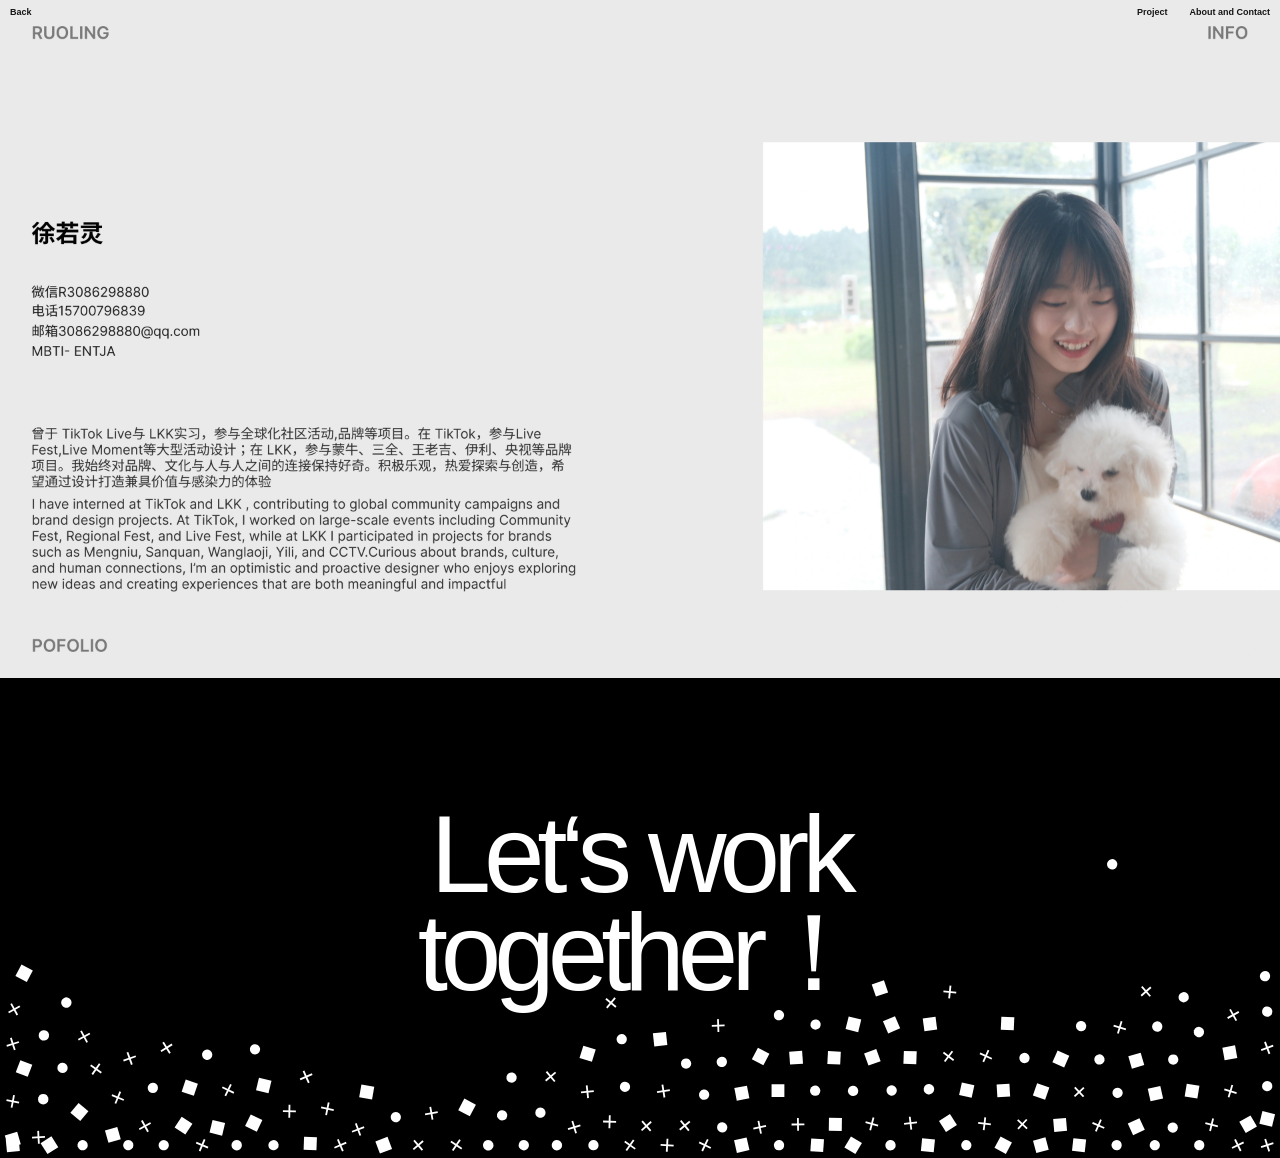
==== about.html @ 4edb28c4 "Refine contact heading alignment" ====
<!doctype html>
<html lang="zh-CN">
  <head>
    <meta charset="UTF-8" />
    <meta name="viewport" content="width=device-width, initial-scale=1.0" />
    <title>About & Contact / Ruoling</title>
    <meta
      name="description"
      content="About Ruoling, a visual designer working across brand, campaign, illustration, 3D and AIGC."
    />
    <link rel="stylesheet" href="./about.css?v=9" />
    <link rel="stylesheet" href="./global-nav.css?v=2" />
  </head>
  <body>
    <header class="global-nav" aria-label="Primary navigation">
      <a href="./index.html">Back</a>
      <nav class="global-nav__right">
        <a href="./index.html#project">Project</a>
        <a aria-current="page" href="./about.html">About and Contact</a>
      </nav>
    </header>

    <main class="about-image-page">
      <img
        src="./assets/about/about-contact.webp?v=1"
        alt="徐若灵 About and Contact information"
        width="3840"
        height="2034"
        decoding="sync"
        fetchpriority="high"
      />
    </main>

    <section class="contact-playground" id="contact-playground" aria-label="Interactive contact field">
      <div class="contact-playground__stage">
        <canvas class="contact-playground__canvas" aria-hidden="true"></canvas>
        <div class="contact-playground__copy">
          <h2>Let‘s work <br />together！</h2>
        </div>
      </div>
    </section>

    <script src="./about-interaction.js?v=4"></script>
  </body>
</html>
---- about.css ----
* {
  box-sizing: border-box;
}

html,
body {
  min-height: 100%;
  margin: 0;
  background: #e9e9e9;
}

body {
  overflow-x: hidden;
}

.about-image-page {
  width: 100%;
  margin: 0;
  padding: 0;
}

.about-image-page img {
  display: block;
  width: 100%;
  height: auto;
  max-width: none;
}

.contact-playground {
  position: relative;
  width: 100%;
  height: auto;
  aspect-ratio: 16 / 6;
  background: #000;
  color: #fff;
  cursor: default;
}

.contact-playground__stage {
  position: relative;
  width: 100%;
  height: 100%;
  overflow: hidden;
  isolation: isolate;
  background: #000;
}

.contact-playground__canvas {
  position: absolute;
  inset: 0;
  z-index: 2;
  width: 100%;
  height: 100%;
  touch-action: pan-y;
}

.contact-playground__copy {
  position: absolute;
  z-index: 1;
  left: 50%;
  top: 47%;
  width: 100%;
  transform: translate(-50%, -50%);
  text-align: center;
  pointer-events: none;
}

.contact-playground__copy p {
  margin: 0;
  overflow: hidden;
  font: 400 clamp(14px, 1vw, 32px) / 1.4 "Helvetica Neue", Arial, sans-serif;
  letter-spacing: 0;
}

.contact-playground__copy h2 {
  position: relative;
  width: fit-content;
  margin: 0 auto;
  font: 400 8.5vw / 0.9 "Helvetica Neue", Arial, sans-serif;
  letter-spacing: -0.065em;
  text-align: center;
}

.contact-playground__crosses {
  --cross-size: clamp(12px, 1.25vw, 24px);
  position: absolute;
  left: 20vw;
  top: 0;
  width: 60vw;
  height: calc(100% + 10vh);
}

.contact-playground__crosses i {
  position: absolute;
  width: var(--cross-size);
  height: var(--cross-size);
}

.contact-playground__crosses i::before,
.contact-playground__crosses i::after {
  position: absolute;
  left: 0;
  top: calc(50% - var(--cross-size) * 0.0625);
  width: 100%;
  height: calc(var(--cross-size) * 0.125);
  content: "";
  background: #fff;
}

.contact-playground__crosses i::after {
  transform: rotate(90deg);
}

.contact-playground__crosses i:nth-child(1) {
  left: 0;
  top: 0;
}

.contact-playground__crosses i:nth-child(2) {
  right: 0;
  top: 0;
}

.contact-playground__crosses i:nth-child(3) {
  left: 0;
  bottom: 0;
}

.contact-playground__crosses i:nth-child(4) {
  left: calc(50% - 0.5rem);
  bottom: 0;
}

.contact-playground__crosses i:nth-child(5) {
  right: 0;
  bottom: 0;
}

.contact-playground__line {
  position: absolute;
  display: block;
  height: 0.07em;
  background: #fff;
  transform-origin: left;
}

.contact-playground__line--top {
  left: 0.05em;
  top: 0.85em;
  width: calc(100% - 0.05em);
}

.contact-playground__line--left {
  left: 0.25em;
  bottom: 0.1em;
  width: 0.82em;
}

.contact-playground__line--right {
  left: 1.78em;
  bottom: 0.1em;
  width: 2.45em;
}

.contact-playground__hint {
  position: absolute;
  z-index: 3;
  left: 50%;
  bottom: max(
    calc(var(--contact-vh, 1vh) * 7),
    calc(env(safe-area-inset-bottom, 0px) + 16px)
  );
  display: flex;
  align-items: center;
  justify-content: center;
  gap: 1em;
  width: 15em;
  height: 3.375em;
  border: 0;
  border-radius: 999px;
  background: #fff;
  color: #111;
  transform: translateX(-50%);
  box-shadow: 0 6px 10px rgba(0, 0, 0, 0.04), 0 2px 4px rgba(0, 0, 0, 0.04);
  font: 400 clamp(10.5px, 0.75vw, 14px) / 1.5 "Helvetica Neue", Arial, sans-serif;
  white-space: nowrap;
  pointer-events: none;
}

.contact-playground__arrow {
  display: block;
  font-size: 1.25em;
  animation: contact-arrow 3s cubic-bezier(0.1, 0, 0.1, 1) infinite;
}

@keyframes contact-arrow {
  0%,
  18%,
  100% {
    transform: translateY(0);
  }
  45% {
    transform: translateY(0.35em);
  }
}

@media (max-width: 700px) {
  .contact-playground__copy {
    top: 47%;
  }

  .contact-playground__copy p {
    width: 55%;
    margin: 0 auto;
    font-size: 1.05rem;
  }

  .contact-playground__copy h2 {
    width: 100%;
    font-size: min(10.2vw, 60px);
    line-height: 0.9;
  }

  .contact-playground__crosses {
    left: 16px;
    width: calc(100% - 32px);
  }

  .contact-playground__line--top {
    left: 0.35em;
    width: calc(100% - 0.65em);
  }

  .contact-playground__line--left {
    left: 0.55em;
  }

  .contact-playground__line--right {
    left: 2.1em;
  }
}

@media (prefers-reduced-motion: reduce) {
  .contact-playground__arrow {
    animation: none;
  }
}
---- global-nav.css ----
header.global-nav {
  position: fixed;
  inset: 8px 0 auto;
  z-index: 5000;
  display: flex;
  width: auto;
  height: auto;
  padding: 0 10px;
  align-items: flex-start;
  justify-content: space-between;
  gap: 0;
  border: 0;
  border-radius: 0;
  background: transparent;
  color: #fff;
  font-family: Arial, Helvetica, sans-serif;
  font-size: 9px;
  font-weight: 600;
  line-height: 1;
  letter-spacing: 0;
  text-transform: none;
  mix-blend-mode: difference;
  backdrop-filter: none;
  transform: none;
  pointer-events: none;
}

header.global-nav nav,
header.global-nav .global-nav__right {
  display: flex;
  gap: 22px;
}

header.global-nav a,
header.global-nav button {
  position: relative;
  width: auto;
  margin: 0;
  padding: 0;
  border: 0;
  background: transparent;
  color: inherit;
  font: inherit;
  font-size: 9px;
  font-weight: 600;
  line-height: 1;
  letter-spacing: 0;
  text-decoration: none;
  text-transform: none;
  cursor: pointer;
  pointer-events: auto;
  transition: opacity 160ms ease;
}

header.global-nav a:hover,
header.global-nav button:hover,
header.global-nav a:focus-visible,
header.global-nav button:focus-visible {
  color: inherit;
  opacity: 0.5;
  outline: none;
}

@media (max-width: 720px) {
  header.global-nav {
    inset: 7px 0 auto;
    padding-inline: 8px;
  }

  header.global-nav nav,
  header.global-nav .global-nav__right {
    gap: 14px;
  }

  header.global-nav a,
  header.global-nav button {
    font-size: 8px;
  }
}
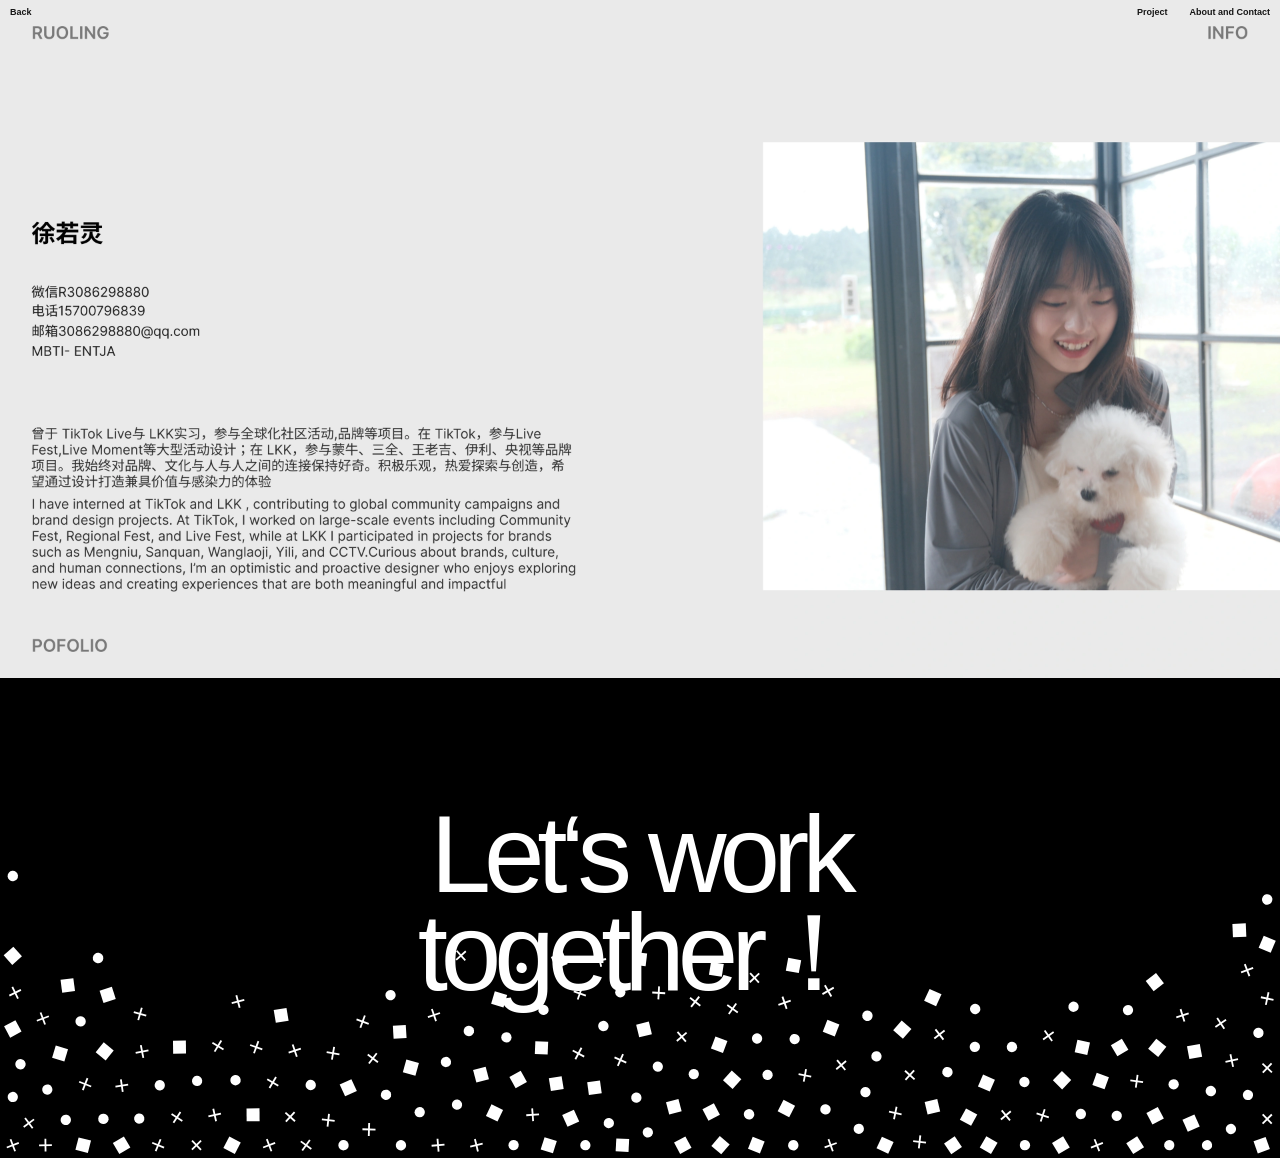
==== commit 06e6442f: "Add splash motion to contact particles" ====
--- a/about.html
+++ b/about.html
@@ -40,6 +40,6 @@
       </div>
     </section>
 
-    <script src="./about-interaction.js?v=4"></script>
+    <script src="./about-interaction.js?v=6"></script>
   </body>
 </html>
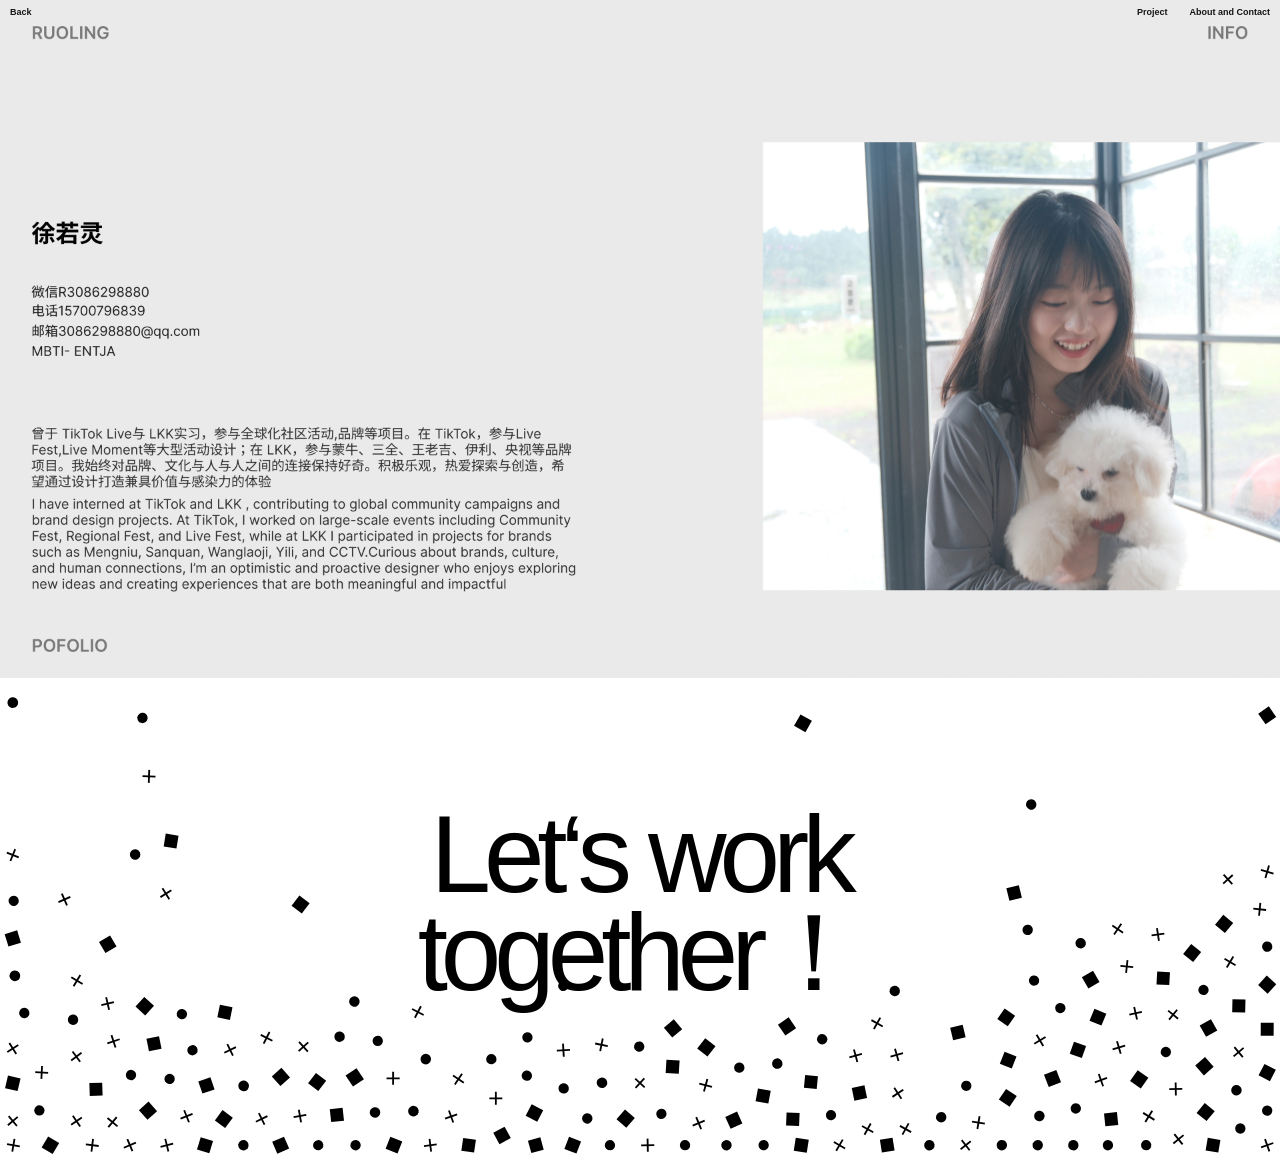
==== commit a7958ce7: "Invert contact interaction colors" ====
--- a/about.html
+++ b/about.html
@@ -8,7 +8,7 @@
       name="description"
       content="About Ruoling, a visual designer working across brand, campaign, illustration, 3D and AIGC."
     />
-    <link rel="stylesheet" href="./about.css?v=9" />
+    <link rel="stylesheet" href="./about.css?v=10" />
     <link rel="stylesheet" href="./global-nav.css?v=2" />
   </head>
   <body>
@@ -40,6 +40,6 @@
       </div>
     </section>
 
-    <script src="./about-interaction.js?v=6"></script>
+    <script src="./about-interaction.js?v=7"></script>
   </body>
 </html>
--- a/about.css
+++ b/about.css
@@ -31,8 +31,8 @@
   width: 100%;
   height: auto;
   aspect-ratio: 16 / 6;
-  background: #000;
-  color: #fff;
+  background: #fff;
+  color: #000;
   cursor: default;
 }
 
@@ -42,7 +42,7 @@
   height: 100%;
   overflow: hidden;
   isolation: isolate;
-  background: #000;
+  background: #fff;
 }
 
 .contact-playground__canvas {
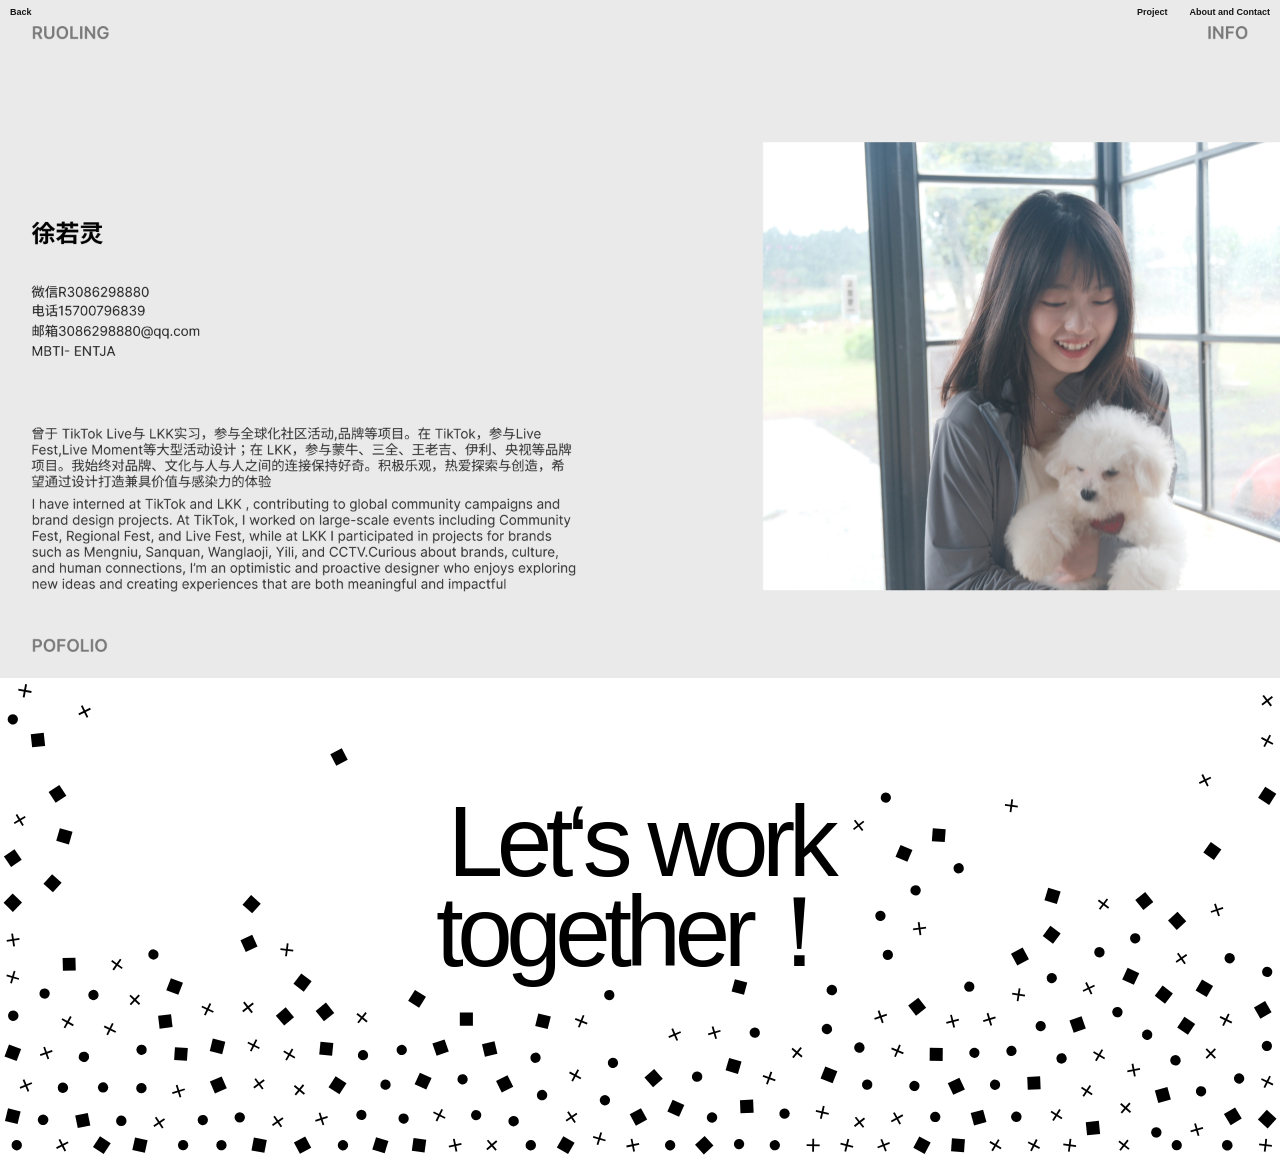
==== commit c751cd40: "Strengthen particle wave interaction" ====
--- a/about.html
+++ b/about.html
@@ -8,7 +8,7 @@
       name="description"
       content="About Ruoling, a visual designer working across brand, campaign, illustration, 3D and AIGC."
     />
-    <link rel="stylesheet" href="./about.css?v=10" />
+    <link rel="stylesheet" href="./about.css?v=11" />
     <link rel="stylesheet" href="./global-nav.css?v=2" />
   </head>
   <body>
@@ -40,6 +40,6 @@
       </div>
     </section>
 
-    <script src="./about-interaction.js?v=7"></script>
+    <script src="./about-interaction.js?v=8"></script>
   </body>
 </html>
--- a/about.css
+++ b/about.css
@@ -58,7 +58,7 @@
   position: absolute;
   z-index: 1;
   left: 50%;
-  top: 47%;
+  top: 43.5%;
   width: 100%;
   transform: translate(-50%, -50%);
   text-align: center;
@@ -76,7 +76,7 @@
   position: relative;
   width: fit-content;
   margin: 0 auto;
-  font: 400 8.5vw / 0.9 "Helvetica Neue", Arial, sans-serif;
+  font: 400 7.8vw / 0.9 "Helvetica Neue", Arial, sans-serif;
   letter-spacing: -0.065em;
   text-align: center;
 }
@@ -206,7 +206,7 @@
 
 @media (max-width: 700px) {
   .contact-playground__copy {
-    top: 47%;
+    top: 43.5%;
   }
 
   .contact-playground__copy p {
@@ -217,7 +217,7 @@
 
   .contact-playground__copy h2 {
     width: 100%;
-    font-size: min(10.2vw, 60px);
+    font-size: min(9.2vw, 54px);
     line-height: 0.9;
   }
 
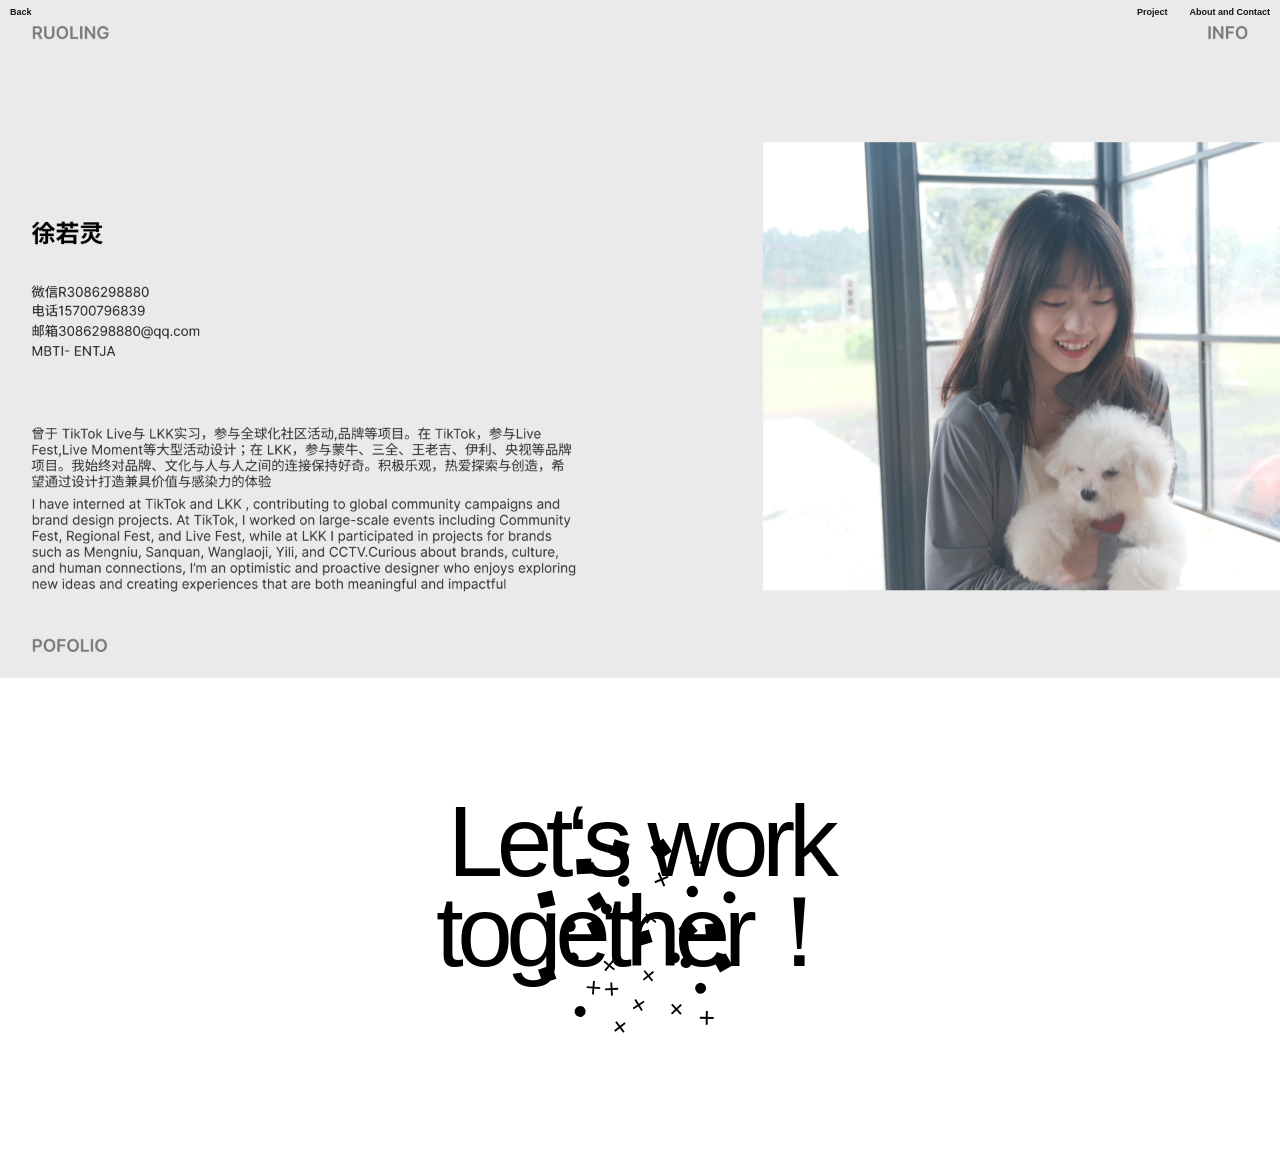
==== commit ad39c685: "Improve portfolio runtime and media performance" ====
--- a/about.html
+++ b/about.html
@@ -40,6 +40,6 @@
       </div>
     </section>
 
-    <script src="./about-interaction.js?v=8"></script>
+    <script src="./about-interaction.js?v=9"></script>
   </body>
 </html>
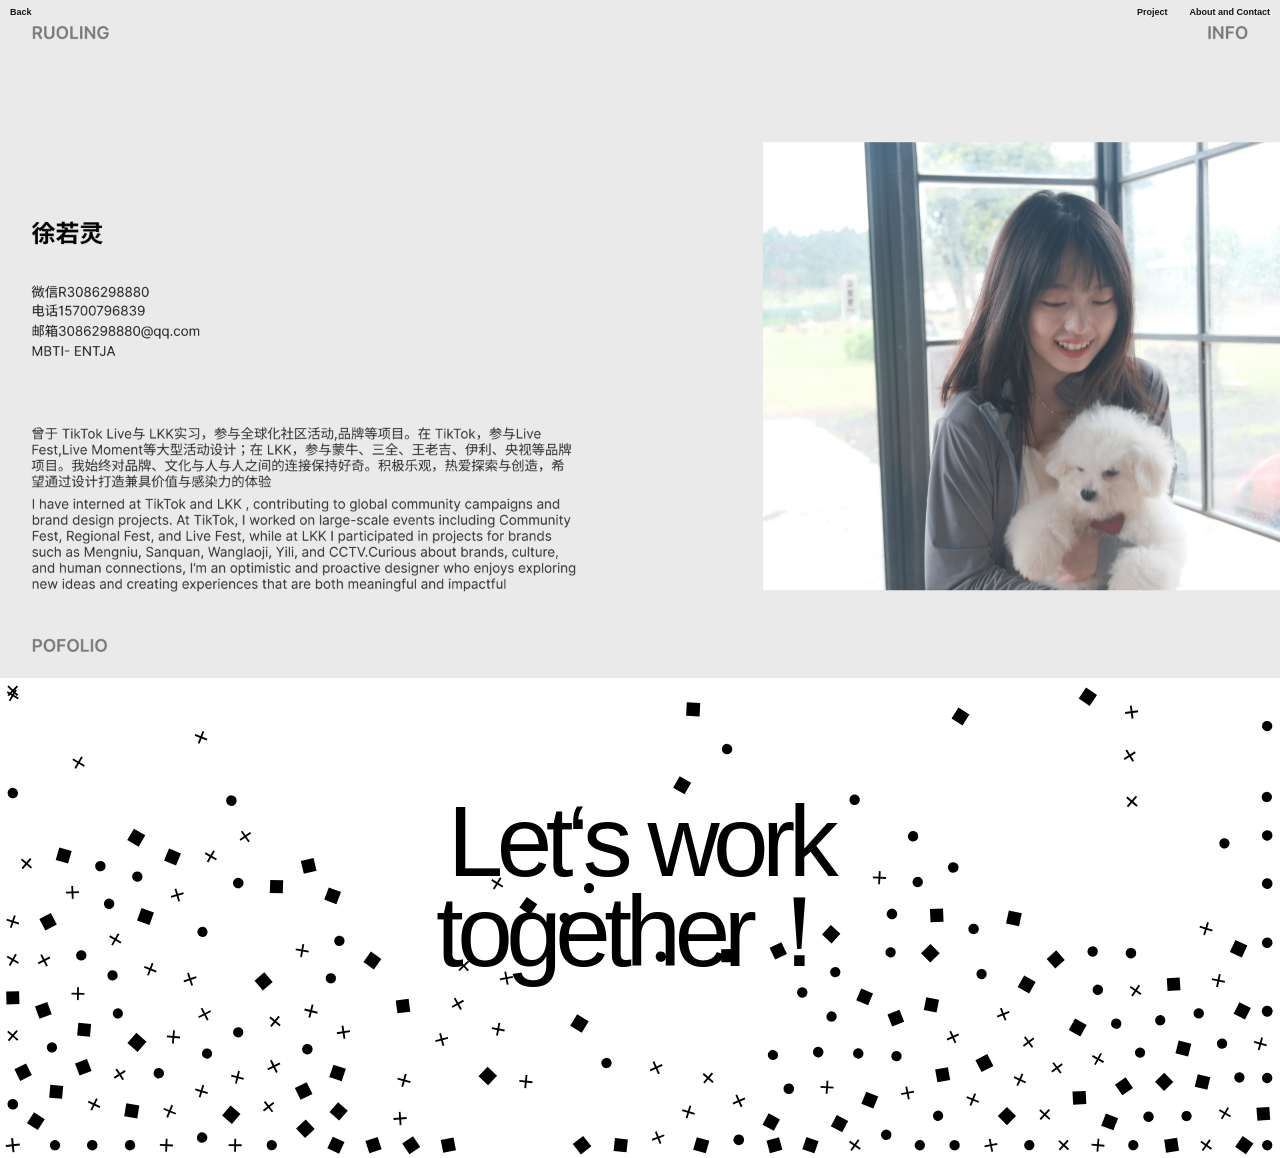
==== commit cd7f4f58: "Personalize portfolio browser tabs with portrait and playful title" ====
--- a/about.html
+++ b/about.html
@@ -4,6 +4,8 @@
     <meta charset="UTF-8" />
     <meta name="viewport" content="width=device-width, initial-scale=1.0" />
     <title>About & Contact / Ruoling</title>
+    <link rel="icon" type="image/webp" href="./assets/about/portrait.webp?v=1" />
+    <script src="./tab-title.js?v=1" defer></script>
     <meta
       name="description"
       content="About Ruoling, a visual designer working across brand, campaign, illustration, 3D and AIGC."
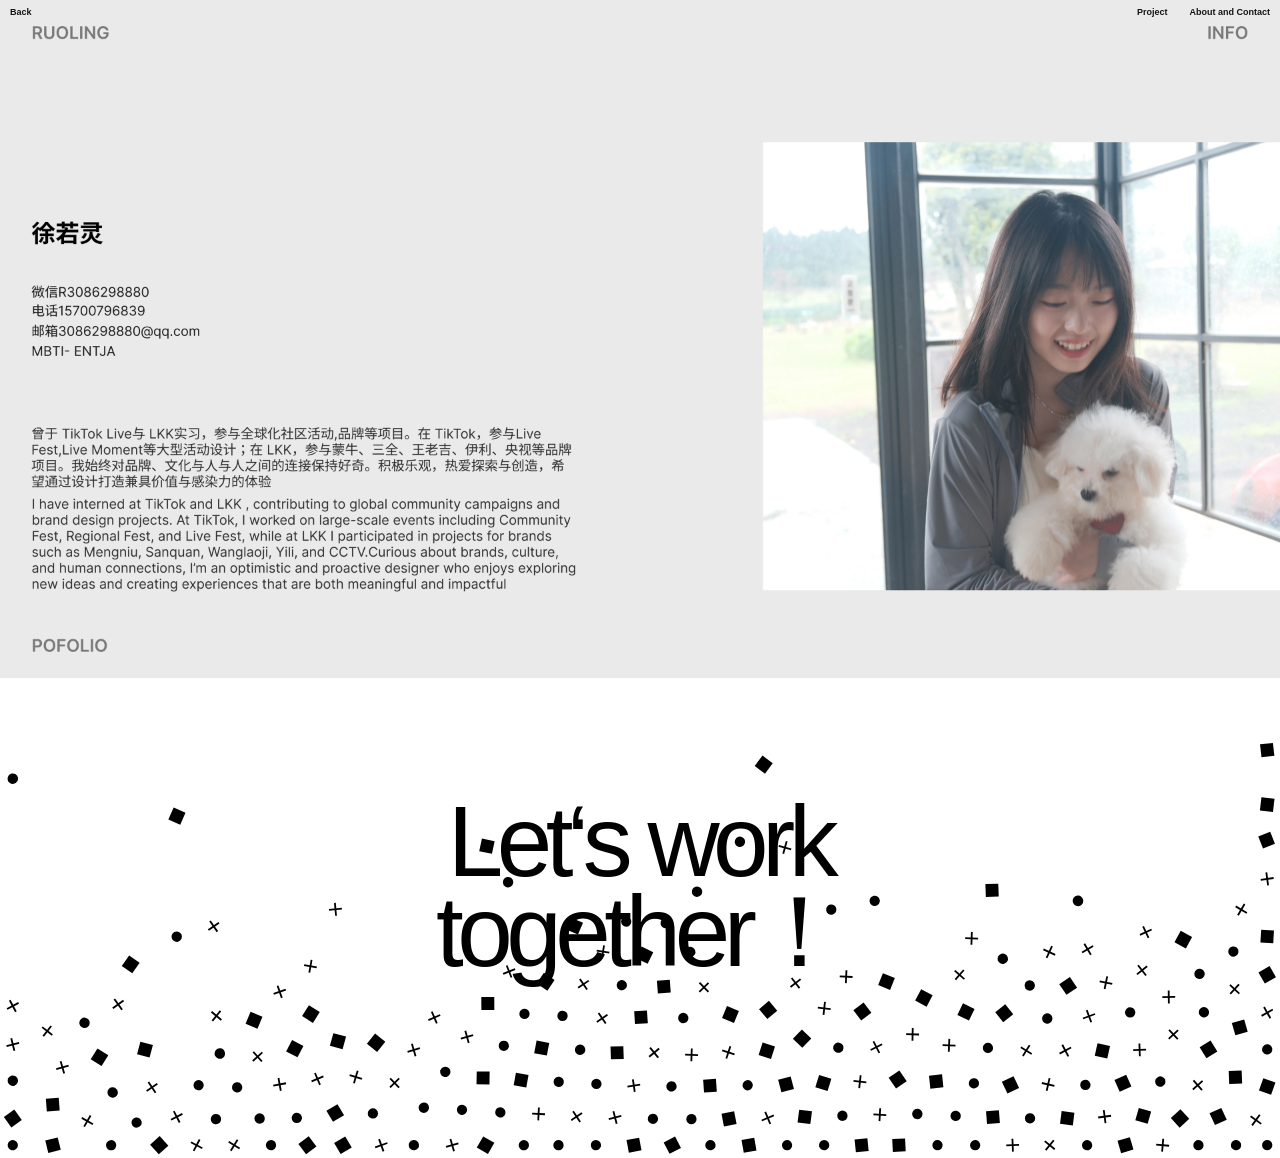
==== commit bfd9d4a1: "Use fixed Your Favorite Designer title and cat tab icon" ====
--- a/about.html
+++ b/about.html
@@ -3,9 +3,8 @@
   <head>
     <meta charset="UTF-8" />
     <meta name="viewport" content="width=device-width, initial-scale=1.0" />
-    <title>About & Contact / Ruoling</title>
-    <link rel="icon" type="image/webp" href="./assets/about/portrait.webp?v=1" />
-    <script src="./tab-title.js?v=1" defer></script>
+    <title>Your Favorite Designer</title>
+    <link rel="icon" type="image/svg+xml" href="./cat-tab.svg?v=1" />
     <meta
       name="description"
       content="About Ruoling, a visual designer working across brand, campaign, illustration, 3D and AIGC."
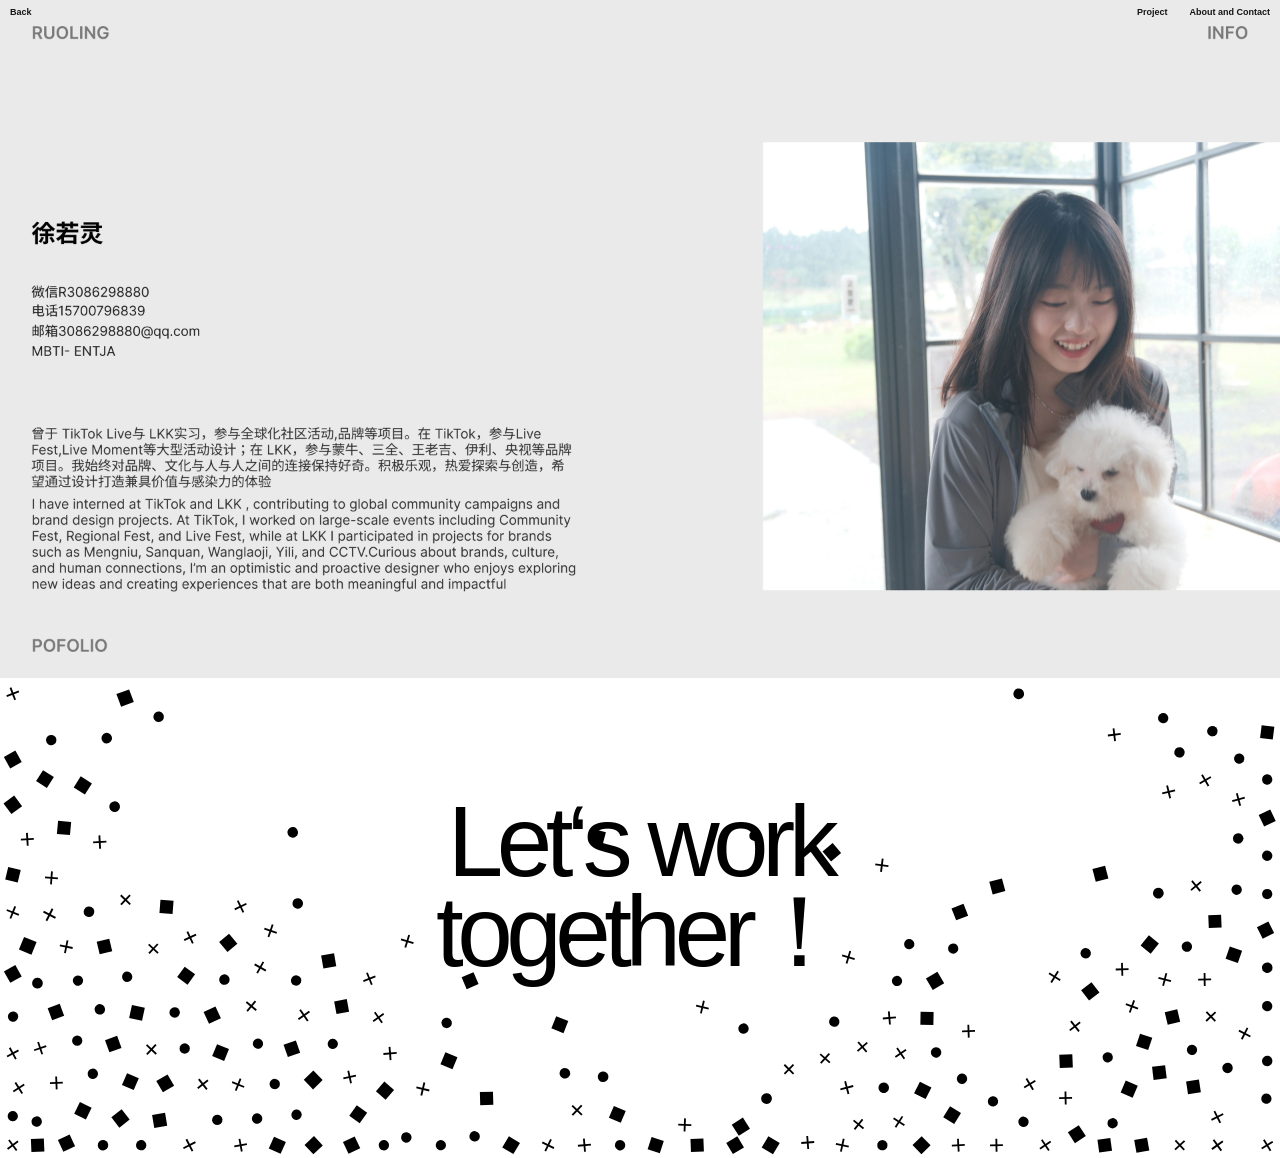
==== commit 8fd2d81e: "Add real cat favicon and interactive homepage cat" ====
--- a/about.html
+++ b/about.html
@@ -4,7 +4,7 @@
     <meta charset="UTF-8" />
     <meta name="viewport" content="width=device-width, initial-scale=1.0" />
     <title>Your Favorite Designer</title>
-    <link rel="icon" type="image/svg+xml" href="./cat-tab.svg?v=1" />
+    <link rel="icon" type="image/svg+xml" href="./cat-tab.svg?v=2" />
     <meta
       name="description"
       content="About Ruoling, a visual designer working across brand, campaign, illustration, 3D and AIGC."
